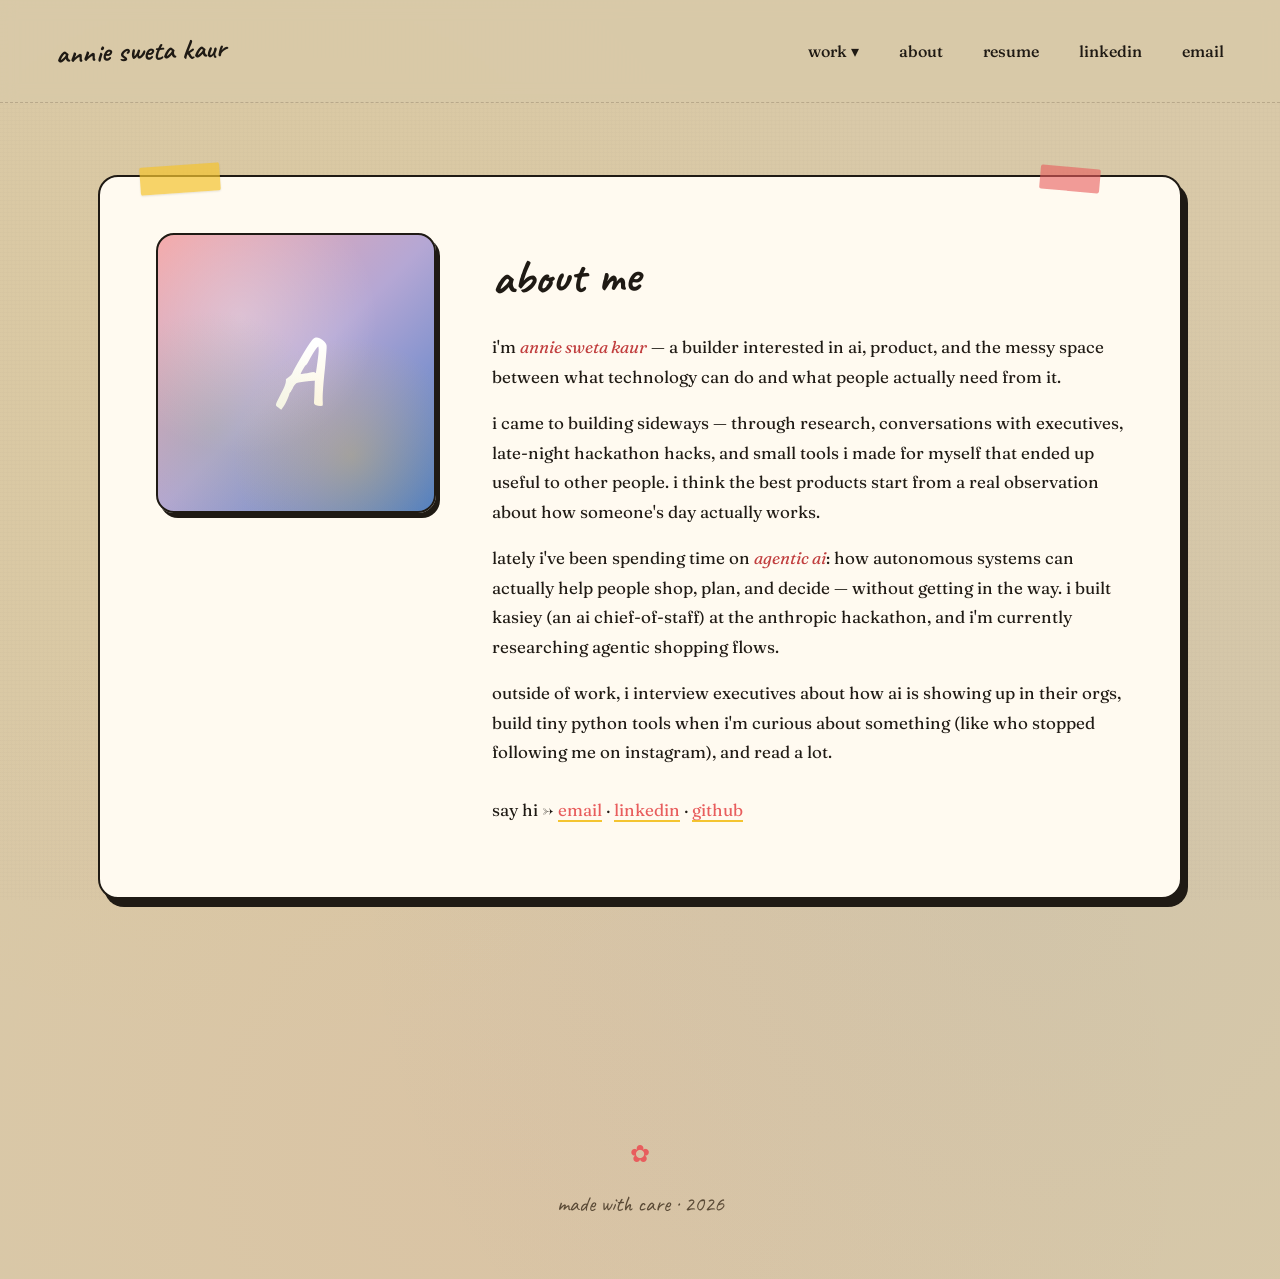
==== about.html @ 91b57035 "Initial portfolio site" ====
<!DOCTYPE html>
<html lang="en">
<head>
  <meta charset="UTF-8">
  <meta name="viewport" content="width=device-width, initial-scale=1.0">
  <title>About — Annie Sweta Kaur</title>
  <link rel="preconnect" href="https://fonts.googleapis.com">
  <link rel="preconnect" href="https://fonts.gstatic.com" crossorigin>
  <link href="https://fonts.googleapis.com/css2?family=Fraunces:ital,wght@0,400;0,500;0,600;0,700;1,400;1,500&family=Caveat:wght@400;500;700&family=Playfair+Display:wght@400;600;700&display=swap" rel="stylesheet">
  <link rel="stylesheet" href="css/styles.css?v=2">
</head>
<body>
  <nav>
    <a href="index.html" class="nav-logo">annie sweta kaur</a>
    <ul class="nav-links">
      <li class="dropdown">
        <a href="index.html#projects">work ▾</a>
        <ul class="dropdown-menu">
          <li><a href="projects/kasiey.html">kasiey — chief of staff</a></li>
          <li><a href="projects/executive-interviews.html">executive interviews</a></li>
          <li><a href="projects/instagram-unfollower.html">instagram unfollower</a></li>
          <li><a href="projects/shopping-agent.html">agentic shopping agent</a></li>
        </ul>
      </li>
      <li><a href="about.html">about</a></li>
      <li><a href="#" target="_blank">resume</a></li>
      <li><a href="#" target="_blank">linkedin</a></li>
      <li><a href="mailto:#">email</a></li>
    </ul>
  </nav>

  <main>
    <section class="about-section">
      <div class="about-photo">A</div>
      <div class="about-content">
        <h2>about me</h2>
        <p>i'm <em>annie sweta kaur</em> — a builder interested in ai, product, and the messy space between what technology can do and what people actually need from it.</p>
        <p>i came to building sideways — through research, conversations with executives, late-night hackathon hacks, and small tools i made for myself that ended up useful to other people. i think the best products start from a real observation about how someone's day actually works.</p>
        <p>lately i've been spending time on <em>agentic ai</em>: how autonomous systems can actually help people shop, plan, and decide — without getting in the way. i built kasiey (an ai chief-of-staff) at the anthropic hackathon, and i'm currently researching agentic shopping flows.</p>
        <p>outside of work, i interview executives about how ai is showing up in their orgs, build tiny python tools when i'm curious about something (like who stopped following me on instagram), and read a lot.</p>
        <p style="margin-top: 28px;">
          say hi → <a href="mailto:#">email</a> · <a href="#" target="_blank">linkedin</a> · <a href="#" target="_blank">github</a>
        </p>
      </div>
    </section>
  </main>

  <footer>made with care · 2026</footer>
</body>
</html>
---- css/styles.css ----
:root {
  --bg: #d9c9a8;
  --bg-warm: #e2d4b6;
  --ink: #1f1a14;
  --ink-soft: #5a4a36;
  --paper: #fffaf0;
  --cream: #faf3e3;
  --red: #e85d5d;
  --red-deep: #c13e3e;
  --blue: #4a7cc7;
  --blue-deep: #2e5ba3;
  --yellow: #f4c430;
  --yellow-deep: #d4a017;
  --green: #7fb069;
  --green-deep: #5c8a4a;
  --pink: #f4a6a6;
  --lavender: #b5a7d4;
  --orange: #eb9f47;
  --border: #e0d4b8;
  --shadow: rgba(31, 26, 20, 0.08);
}

* { box-sizing: border-box; margin: 0; padding: 0; }

html { scroll-behavior: smooth; }

body {
  font-family: 'Fraunces', 'Playfair Display', Georgia, serif;
  background: var(--bg);
  background-image:
    radial-gradient(circle at 20% 30%, rgba(244, 196, 48, 0.06) 0%, transparent 50%),
    radial-gradient(circle at 80% 70%, rgba(74, 124, 199, 0.05) 0%, transparent 50%),
    radial-gradient(circle at 40% 90%, rgba(232, 93, 93, 0.05) 0%, transparent 50%);
  color: var(--ink);
  line-height: 1.65;
  min-height: 100vh;
  overflow-x: hidden;
}

body::before {
  content: '';
  position: fixed;
  inset: 0;
  background-image:
    repeating-linear-gradient(0deg, transparent 0, transparent 3px, rgba(31, 26, 20, 0.012) 3px, rgba(31, 26, 20, 0.012) 4px),
    repeating-linear-gradient(90deg, transparent 0, transparent 3px, rgba(31, 26, 20, 0.012) 3px, rgba(31, 26, 20, 0.012) 4px);
  pointer-events: none;
  z-index: 1;
}

nav {
  display: flex;
  justify-content: space-between;
  align-items: center;
  padding: 28px 56px;
  background: transparent;
  position: sticky;
  top: 0;
  z-index: 100;
  backdrop-filter: blur(8px);
  background-color: rgba(217, 201, 168, 0.85);
  border-bottom: 1px dashed rgba(90, 74, 54, 0.25);
}

.nav-logo {
  font-family: 'Caveat', 'Bradley Hand', cursive;
  font-weight: 700;
  font-size: 28px;
  letter-spacing: 0.5px;
  text-decoration: none;
  color: var(--ink);
  transform: rotate(-2deg);
  display: inline-block;
}

.nav-logo:hover { color: var(--red); }

.nav-links {
  display: flex;
  gap: 40px;
  list-style: none;
  align-items: center;
}

.nav-links > li > a {
  text-decoration: none;
  color: var(--ink);
  font-family: 'Fraunces', Georgia, serif;
  font-size: 16px;
  font-weight: 500;
  position: relative;
  transition: color 0.2s;
}

.nav-links > li > a::after {
  content: '';
  position: absolute;
  bottom: -4px;
  left: 0;
  width: 0;
  height: 2px;
  background: var(--red);
  transition: width 0.3s ease;
  border-radius: 2px;
}

.nav-links > li > a:hover::after { width: 100%; }
.nav-links > li > a:hover { color: var(--red); }

.dropdown { position: relative; }

.dropdown-menu {
  display: none;
  position: absolute;
  top: 100%;
  left: -20px;
  background: var(--paper);
  border: 1.5px solid var(--ink);
  border-radius: 12px;
  padding: 12px 0;
  min-width: 260px;
  box-shadow: 4px 6px 0 var(--ink);
  list-style: none;
  margin-top: 12px;
}

.dropdown:hover .dropdown-menu,
.dropdown:focus-within .dropdown-menu { display: block; }

.dropdown-menu a {
  display: block;
  padding: 10px 22px;
  font-size: 14px;
  text-decoration: none;
  color: var(--ink);
}

.dropdown-menu a:hover { background: var(--cream); color: var(--red); }

main {
  max-width: 1180px;
  margin: 0 auto;
  padding: 72px 48px 120px;
  position: relative;
  z-index: 2;
}

/* ====== HERO with PUFFY BALLOON LETTERS ====== */
.hero {
  text-align: center;
  margin-bottom: 120px;
  position: relative;
}

.hero-decoration {
  position: absolute;
  pointer-events: none;
}

.hero-decoration.star-1 { top: -20px; left: 10%; }
.hero-decoration.star-2 { top: 40px; right: 12%; }
.hero-decoration.squiggle-1 { bottom: -40px; left: 15%; }
.hero-decoration.squiggle-2 { top: 20%; right: 8%; }

.welcome-balloons {
  display: flex;
  justify-content: center;
  gap: 12px;
  margin-bottom: 48px;
  flex-wrap: wrap;
  perspective: 500px;
}

.balloon {
  width: 96px;
  height: 116px;
  display: inline-flex;
  align-items: center;
  justify-content: center;
  font-family: 'Arial Black', 'Helvetica Neue', sans-serif;
  font-size: 52px;
  font-weight: 900;
  color: var(--paper);
  position: relative;
  border-radius: 50% 50% 48% 52% / 52% 52% 48% 48%;
  text-shadow: 2px 3px 0 rgba(0,0,0,0.15);
  animation: bob 4s ease-in-out infinite;
  filter: drop-shadow(3px 5px 0 rgba(31, 26, 20, 0.15));
  transform-style: preserve-3d;
}

.balloon::before {
  content: '';
  position: absolute;
  top: 12%;
  left: 18%;
  width: 28%;
  height: 22%;
  background: rgba(255, 255, 255, 0.55);
  border-radius: 50%;
  filter: blur(2px);
}

.balloon::after {
  content: '';
  position: absolute;
  bottom: -14px;
  left: 50%;
  transform: translateX(-50%);
  width: 0;
  height: 0;
  border-left: 8px solid transparent;
  border-right: 8px solid transparent;
  border-top: 14px solid currentColor;
  opacity: 0.85;
}

.balloon:nth-child(1) { background: var(--red); color: var(--paper); animation-delay: 0s; transform: rotate(-4deg); }
.balloon:nth-child(2) { background: var(--blue); animation-delay: 0.3s; transform: rotate(3deg); }
.balloon:nth-child(3) { background: var(--yellow); color: var(--ink); animation-delay: 0.6s; transform: rotate(-2deg); }
.balloon:nth-child(4) { background: var(--green); animation-delay: 0.9s; transform: rotate(4deg); }
.balloon:nth-child(5) { background: var(--pink); color: var(--red-deep); animation-delay: 1.2s; transform: rotate(-3deg); }
.balloon:nth-child(6) { background: var(--lavender); animation-delay: 1.5s; transform: rotate(2deg); }
.balloon:nth-child(7) { background: var(--orange); animation-delay: 1.8s; transform: rotate(-4deg); }

.balloon:nth-child(1)::after { color: var(--red); }
.balloon:nth-child(2)::after { color: var(--blue); }
.balloon:nth-child(3)::after { color: var(--yellow); }
.balloon:nth-child(4)::after { color: var(--green); }
.balloon:nth-child(5)::after { color: var(--pink); }
.balloon:nth-child(6)::after { color: var(--lavender); }
.balloon:nth-child(7)::after { color: var(--orange); }

@keyframes bob {
  0%, 100% { transform: translateY(0) rotate(var(--r, 0deg)); }
  50% { transform: translateY(-12px) rotate(var(--r, 0deg)); }
}

.balloon:nth-child(1) { --r: -4deg; }
.balloon:nth-child(2) { --r: 3deg; }
.balloon:nth-child(3) { --r: -2deg; }
.balloon:nth-child(4) { --r: 4deg; }
.balloon:nth-child(5) { --r: -3deg; }
.balloon:nth-child(6) { --r: 2deg; }
.balloon:nth-child(7) { --r: -4deg; }

.hero-tagline {
  font-family: 'Caveat', cursive;
  font-size: 32px;
  color: var(--ink);
  margin-bottom: 20px;
  transform: rotate(-1deg);
}

.hero-intro {
  max-width: 640px;
  margin: 0 auto;
  font-size: 19px;
  color: var(--ink-soft);
  line-height: 1.7;
}

.hero-intro em {
  color: var(--red);
  font-style: italic;
  font-weight: 500;
}

/* ====== PROJECTS - interactive object layout ====== */
.projects-heading {
  text-align: center;
  margin-bottom: 20px;
}

.projects-heading h2 {
  font-family: 'Caveat', cursive;
  font-size: 44px;
  font-weight: 700;
  color: var(--ink);
  transform: rotate(-1deg);
  display: inline-block;
}

.projects-heading .sub {
  font-size: 15px;
  color: var(--ink-soft);
  font-style: italic;
  margin-top: 8px;
}

.projects-grid {
  display: grid;
  grid-template-columns: repeat(auto-fit, minmax(240px, 1fr));
  gap: 48px 36px;
  margin: 60px 0 120px;
  position: relative;
}

.project-card {
  background: transparent;
  text-align: center;
  text-decoration: none;
  color: var(--ink);
  transition: transform 0.3s cubic-bezier(0.34, 1.56, 0.64, 1);
  display: flex;
  flex-direction: column;
  align-items: center;
  gap: 16px;
  padding: 24px 16px;
  position: relative;
}

.project-card:nth-child(odd) { transform: rotate(-1.5deg); }
.project-card:nth-child(even) { transform: rotate(1.5deg); }

.project-card:hover {
  transform: translateY(-10px) rotate(0deg) scale(1.04);
}

.project-card:hover .project-icon { transform: rotate(-5deg); }

.project-icon {
  width: 140px;
  height: 140px;
  display: flex;
  align-items: center;
  justify-content: center;
  transition: transform 0.4s ease;
  filter: drop-shadow(3px 4px 0 rgba(31, 26, 20, 0.12));
}

.project-icon svg { width: 100%; height: 100%; }

.project-label {
  display: inline-block;
  padding: 8px 18px;
  background: var(--paper);
  border: 1.5px solid var(--ink);
  border-radius: 999px;
  box-shadow: 2px 3px 0 var(--ink);
  font-size: 15px;
  font-weight: 600;
  font-family: 'Fraunces', Georgia, serif;
  transition: all 0.2s;
}

.project-card:hover .project-label {
  background: var(--yellow);
  transform: translateY(-2px);
  box-shadow: 3px 5px 0 var(--ink);
}

.project-subtitle {
  font-size: 13px;
  color: var(--ink-soft);
  font-style: italic;
  max-width: 220px;
  line-height: 1.5;
}

/* ====== ABOUT section - like a journal page ====== */
.about-section {
  background: var(--paper);
  border: 2px solid var(--ink);
  border-radius: 20px;
  padding: 56px 56px;
  margin-bottom: 60px;
  display: grid;
  grid-template-columns: 280px 1fr;
  gap: 56px;
  align-items: start;
  box-shadow: 6px 8px 0 var(--ink);
  position: relative;
}

.about-section::before {
  content: '';
  position: absolute;
  top: -12px;
  left: 40px;
  width: 80px;
  height: 28px;
  background: rgba(244, 196, 48, 0.7);
  transform: rotate(-4deg);
  border-radius: 2px;
  box-shadow: 0 1px 2px rgba(0,0,0,0.1);
}

.about-section::after {
  content: '';
  position: absolute;
  top: -10px;
  right: 80px;
  width: 60px;
  height: 24px;
  background: rgba(232, 93, 93, 0.6);
  transform: rotate(5deg);
  border-radius: 2px;
}

.about-photo {
  width: 100%;
  aspect-ratio: 1;
  border-radius: 18px;
  background:
    radial-gradient(circle at 30% 30%, rgba(255,255,255,0.3) 0%, transparent 50%),
    linear-gradient(135deg, var(--pink) 0%, var(--lavender) 50%, var(--blue) 100%);
  display: flex;
  align-items: center;
  justify-content: center;
  font-size: 96px;
  color: white;
  font-family: 'Caveat', cursive;
  font-weight: 700;
  border: 2px solid var(--ink);
  box-shadow: 4px 5px 0 var(--ink);
  position: relative;
  overflow: hidden;
}

.about-photo::before {
  content: '';
  position: absolute;
  inset: 0;
  background:
    radial-gradient(circle at 70% 80%, rgba(244,196,48,0.3) 0%, transparent 40%),
    radial-gradient(circle at 20% 70%, rgba(127,176,105,0.2) 0%, transparent 40%);
}

.about-content h2 {
  font-family: 'Caveat', cursive;
  font-size: 48px;
  margin-bottom: 20px;
  color: var(--ink);
  transform: rotate(-1deg);
}

.about-content p {
  margin-bottom: 16px;
  font-size: 17px;
  line-height: 1.75;
  color: var(--ink);
}

.about-content p em {
  font-style: italic;
  color: var(--red-deep);
}

.about-content a {
  color: var(--red);
  text-decoration: none;
  border-bottom: 2px solid var(--yellow);
  transition: all 0.2s;
}

.about-content a:hover {
  background: var(--yellow);
  border-bottom-color: var(--ink);
}

/* ====== PROJECT PAGES ====== */
.project-page {
  max-width: 860px;
  margin: 0 auto;
  padding: 72px 48px 100px;
  position: relative;
  z-index: 2;
}

.project-page .back-link {
  display: inline-block;
  margin-bottom: 32px;
  color: var(--ink-soft);
  text-decoration: none;
  font-size: 15px;
  font-family: 'Caveat', cursive;
  font-size: 20px;
}

.project-page .back-link:hover { color: var(--red); }

.project-page .hero-icon {
  width: 180px;
  height: 180px;
  margin: 0 auto 32px;
  filter: drop-shadow(4px 6px 0 rgba(31, 26, 20, 0.15));
}

.project-page h1 {
  font-family: 'Fraunces', Georgia, serif;
  font-size: 54px;
  font-weight: 700;
  margin-bottom: 12px;
  line-height: 1.1;
  text-align: center;
}

.project-page .tagline {
  font-family: 'Caveat', cursive;
  font-size: 26px;
  color: var(--red);
  margin-bottom: 48px;
  text-align: center;
  transform: rotate(-1deg);
}

.project-page h2 {
  font-family: 'Fraunces', Georgia, serif;
  font-size: 28px;
  font-weight: 600;
  margin: 48px 0 16px;
  color: var(--ink);
  position: relative;
  display: inline-block;
}

.project-page h2::after {
  content: '';
  position: absolute;
  bottom: 2px;
  left: 0;
  right: 0;
  height: 10px;
  background: var(--yellow);
  opacity: 0.45;
  z-index: -1;
  border-radius: 4px;
}

.project-page p {
  font-size: 17px;
  line-height: 1.75;
  margin-bottom: 14px;
}

.project-page ul {
  padding-left: 24px;
  margin-bottom: 16px;
}

.project-page li {
  font-size: 17px;
  line-height: 1.75;
  margin-bottom: 8px;
}

.project-page li::marker { color: var(--red); }

.meta-row {
  display: grid;
  grid-template-columns: repeat(auto-fit, minmax(140px, 1fr));
  gap: 24px;
  padding: 24px 28px;
  background: var(--paper);
  border: 2px solid var(--ink);
  border-radius: 14px;
  box-shadow: 4px 5px 0 var(--ink);
  margin-bottom: 40px;
}

.meta-row strong {
  display: block;
  font-size: 11px;
  color: var(--ink-soft);
  text-transform: uppercase;
  letter-spacing: 1.5px;
  margin-bottom: 6px;
  font-family: 'Fraunces', serif;
  font-weight: 600;
}

.meta-row div {
  font-size: 15px;
  font-family: 'Fraunces', serif;
}

.meta-row a {
  color: var(--red);
  text-decoration: none;
  border-bottom: 1.5px solid var(--yellow);
}

/* ====== FOOTER ====== */
footer {
  text-align: center;
  padding: 56px 24px;
  color: var(--ink-soft);
  font-size: 14px;
  font-family: 'Caveat', cursive;
  font-size: 22px;
  position: relative;
  z-index: 2;
}

footer::before {
  content: '✿';
  display: block;
  font-size: 24px;
  color: var(--red);
  margin-bottom: 12px;
}

/* ====== RESPONSIVE ====== */
@media (max-width: 768px) {
  nav { padding: 20px 24px; flex-wrap: wrap; gap: 16px; }
  .nav-links { gap: 20px; font-size: 14px; flex-wrap: wrap; }
  main { padding: 40px 24px 80px; }
  .balloon { width: 64px; height: 78px; font-size: 32px; }
  .about-section { grid-template-columns: 1fr; padding: 32px 24px; gap: 32px; }
  .about-photo { max-width: 200px; margin: 0 auto; }
  .about-content h2 { font-size: 36px; }
  .project-page { padding: 40px 24px 80px; }
  .project-page h1 { font-size: 38px; }
  .projects-grid { gap: 36px 20px; }
}
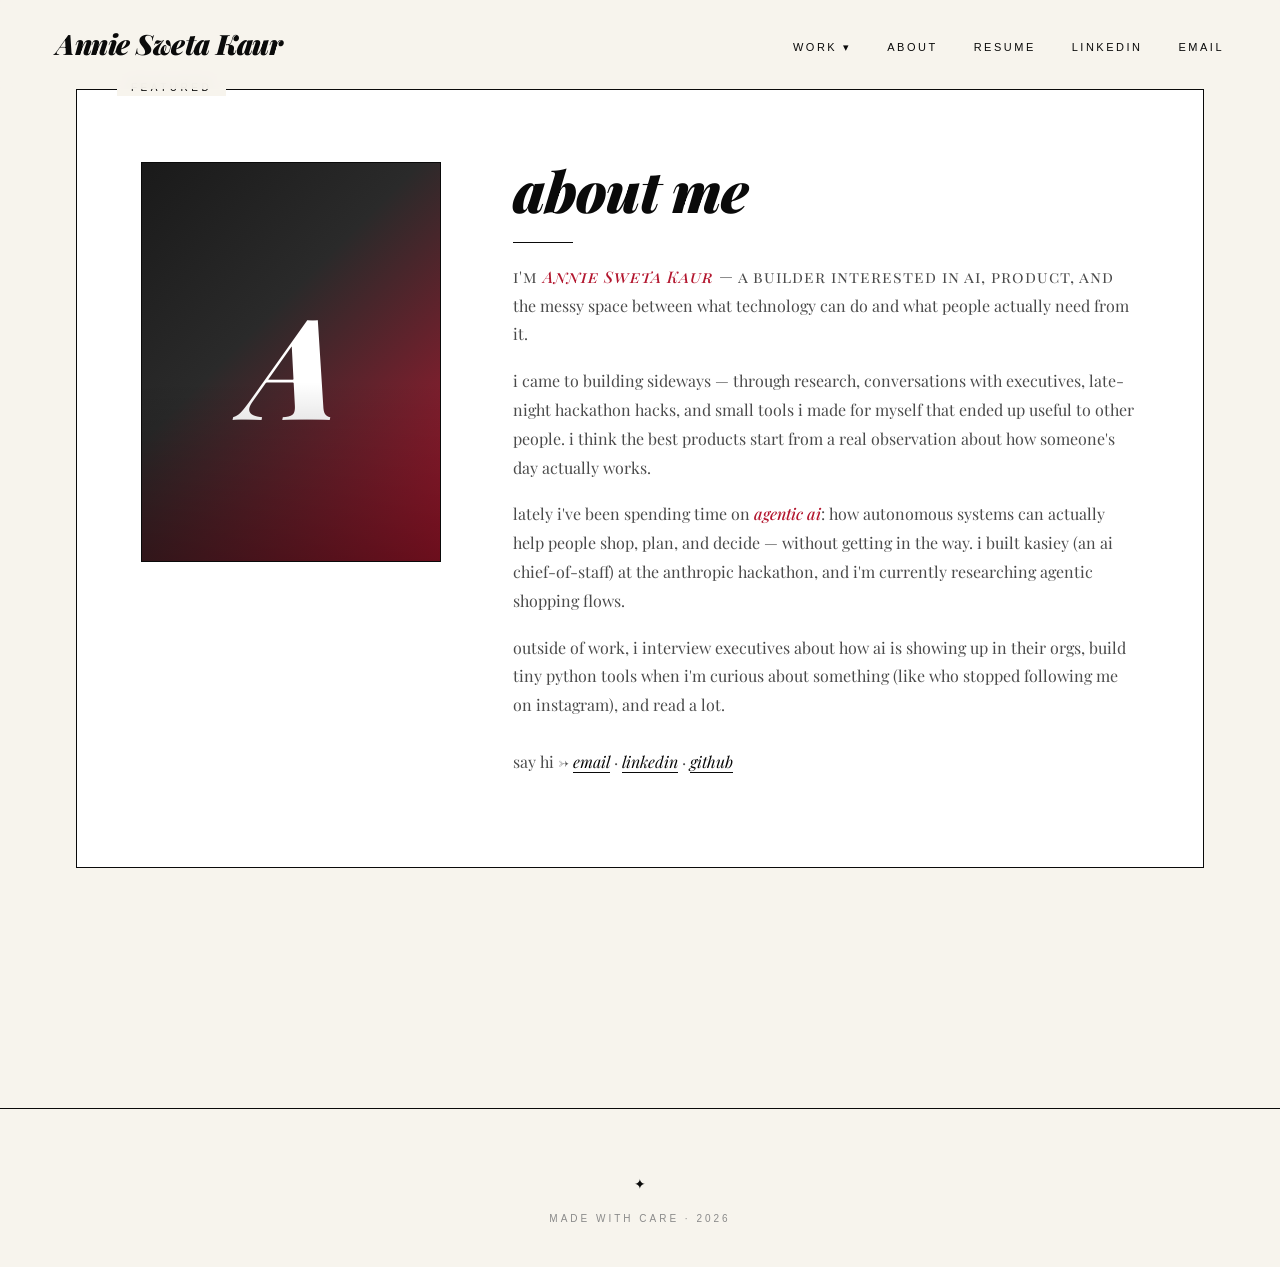
==== commit bdbd6cbd: "Build Kaisey case study and refresh project pages Adds the Kaisey hackathon case study (project page" ====
--- a/about.html
+++ b/about.html
@@ -7,18 +7,18 @@
   <link rel="preconnect" href="https://fonts.googleapis.com">
   <link rel="preconnect" href="https://fonts.gstatic.com" crossorigin>
   <link href="https://fonts.googleapis.com/css2?family=Fraunces:ital,wght@0,400;0,500;0,600;0,700;1,400;1,500&family=Caveat:wght@400;500;700&family=Playfair+Display:wght@400;600;700&display=swap" rel="stylesheet">
-  <link rel="stylesheet" href="css/styles.css?v=2">
+  <link rel="stylesheet" href="css/styles.css?v=3">
 </head>
 <body>
   <nav>
-    <a href="index.html" class="nav-logo">annie sweta kaur</a>
+    <a href="index.html" class="nav-logo">Annie Sweta Kaur</a>
     <ul class="nav-links">
       <li class="dropdown">
         <a href="index.html#projects">work ▾</a>
         <ul class="dropdown-menu">
           <li><a href="projects/kasiey.html">kasiey — chief of staff</a></li>
           <li><a href="projects/executive-interviews.html">executive interviews</a></li>
-          <li><a href="projects/instagram-unfollower.html">instagram unfollower</a></li>
+          <li><a href="projects/instagram-unfollower.html">instagram unfollowers AI</a></li>
           <li><a href="projects/shopping-agent.html">agentic shopping agent</a></li>
         </ul>
       </li>
@@ -34,7 +34,7 @@
       <div class="about-photo">A</div>
       <div class="about-content">
         <h2>about me</h2>
-        <p>i'm <em>annie sweta kaur</em> — a builder interested in ai, product, and the messy space between what technology can do and what people actually need from it.</p>
+        <p>i'm <em>Annie Sweta Kaur</em> — a builder interested in ai, product, and the messy space between what technology can do and what people actually need from it.</p>
         <p>i came to building sideways — through research, conversations with executives, late-night hackathon hacks, and small tools i made for myself that ended up useful to other people. i think the best products start from a real observation about how someone's day actually works.</p>
         <p>lately i've been spending time on <em>agentic ai</em>: how autonomous systems can actually help people shop, plan, and decide — without getting in the way. i built kasiey (an ai chief-of-staff) at the anthropic hackathon, and i'm currently researching agentic shopping flows.</p>
         <p>outside of work, i interview executives about how ai is showing up in their orgs, build tiny python tools when i'm curious about something (like who stopped following me on instagram), and read a lot.</p>
--- a/css/styles.css
+++ b/css/styles.css
@@ -1,23 +1,15 @@
 :root {
-  --bg: #d9c9a8;
-  --bg-warm: #e2d4b6;
-  --ink: #1f1a14;
-  --ink-soft: #5a4a36;
-  --paper: #fffaf0;
-  --cream: #faf3e3;
-  --red: #e85d5d;
-  --red-deep: #c13e3e;
-  --blue: #4a7cc7;
-  --blue-deep: #2e5ba3;
-  --yellow: #f4c430;
-  --yellow-deep: #d4a017;
-  --green: #7fb069;
-  --green-deep: #5c8a4a;
-  --pink: #f4a6a6;
-  --lavender: #b5a7d4;
-  --orange: #eb9f47;
-  --border: #e0d4b8;
-  --shadow: rgba(31, 26, 20, 0.08);
+  --bg: #f7f4ed;
+  --bg-deep: #ede8dc;
+  --paper: #ffffff;
+  --ink: #0a0a0a;
+  --ink-soft: #4a4a4a;
+  --ink-mute: #8a8a8a;
+  --rule: #1a1a1a;
+  --accent: #b3172f;
+  --accent-ink: #7a0f20;
+  --gold: #a8874e;
+  --border: #1a1a1a;
 }
 
 * { box-sizing: border-box; margin: 0; padding: 0; }
@@ -25,59 +17,48 @@
 html { scroll-behavior: smooth; }
 
 body {
-  font-family: 'Fraunces', 'Playfair Display', Georgia, serif;
+  font-family: 'Playfair Display', 'Bodoni Moda', 'Didot', 'Times New Roman', serif;
   background: var(--bg);
-  background-image:
-    radial-gradient(circle at 20% 30%, rgba(244, 196, 48, 0.06) 0%, transparent 50%),
-    radial-gradient(circle at 80% 70%, rgba(74, 124, 199, 0.05) 0%, transparent 50%),
-    radial-gradient(circle at 40% 90%, rgba(232, 93, 93, 0.05) 0%, transparent 50%);
-  color: var(--ink);
-  line-height: 1.65;
+  color: var(--ink);
+  line-height: 1.6;
   min-height: 100vh;
   overflow-x: hidden;
-}
-
-body::before {
-  content: '';
-  position: fixed;
-  inset: 0;
-  background-image:
-    repeating-linear-gradient(0deg, transparent 0, transparent 3px, rgba(31, 26, 20, 0.012) 3px, rgba(31, 26, 20, 0.012) 4px),
-    repeating-linear-gradient(90deg, transparent 0, transparent 3px, rgba(31, 26, 20, 0.012) 3px, rgba(31, 26, 20, 0.012) 4px);
-  pointer-events: none;
-  z-index: 1;
-}
-
+  -webkit-font-smoothing: antialiased;
+  -moz-osx-font-smoothing: grayscale;
+}
+
+body::before { display: none; }
+
+/* ====== NAV ====== */
 nav {
   display: flex;
   justify-content: space-between;
   align-items: center;
-  padding: 28px 56px;
-  background: transparent;
+  padding: 22px 56px;
+  background: var(--bg);
   position: sticky;
   top: 0;
   z-index: 100;
-  backdrop-filter: blur(8px);
-  background-color: rgba(217, 201, 168, 0.85);
-  border-bottom: 1px dashed rgba(90, 74, 54, 0.25);
+  backdrop-filter: blur(6px);
+  background-color: rgba(247, 244, 237, 0.92);
 }
 
 .nav-logo {
-  font-family: 'Caveat', 'Bradley Hand', cursive;
-  font-weight: 700;
+  font-family: 'Playfair Display', 'Didot', serif;
+  font-weight: 900;
+  font-style: italic;
   font-size: 28px;
-  letter-spacing: 0.5px;
-  text-decoration: none;
-  color: var(--ink);
-  transform: rotate(-2deg);
-  display: inline-block;
-}
-
-.nav-logo:hover { color: var(--red); }
+  letter-spacing: -0.5px;
+  text-decoration: none;
+  color: var(--ink);
+  transform: none;
+}
+
+.nav-logo:hover { color: var(--accent); }
 
 .nav-links {
   display: flex;
-  gap: 40px;
+  gap: 36px;
   list-style: none;
   align-items: center;
 }
@@ -85,9 +66,11 @@
 .nav-links > li > a {
   text-decoration: none;
   color: var(--ink);
-  font-family: 'Fraunces', Georgia, serif;
-  font-size: 16px;
-  font-weight: 500;
+  font-family: 'Inter', 'Helvetica Neue', Arial, sans-serif;
+  font-size: 11px;
+  font-weight: 500;
+  letter-spacing: 2.5px;
+  text-transform: uppercase;
   position: relative;
   transition: color 0.2s;
 }
@@ -95,17 +78,17 @@
 .nav-links > li > a::after {
   content: '';
   position: absolute;
-  bottom: -4px;
+  bottom: -6px;
   left: 0;
   width: 0;
-  height: 2px;
-  background: var(--red);
+  height: 1px;
+  background: var(--ink);
   transition: width 0.3s ease;
-  border-radius: 2px;
+  border-radius: 0;
 }
 
 .nav-links > li > a:hover::after { width: 100%; }
-.nav-links > li > a:hover { color: var(--red); }
+.nav-links > li > a:hover { color: var(--ink); }
 
 .dropdown { position: relative; }
 
@@ -113,186 +96,190 @@
   display: none;
   position: absolute;
   top: 100%;
-  left: -20px;
+  left: -16px;
   background: var(--paper);
-  border: 1.5px solid var(--ink);
-  border-radius: 12px;
-  padding: 12px 0;
-  min-width: 260px;
-  box-shadow: 4px 6px 0 var(--ink);
+  border: 1px solid var(--ink);
+  border-radius: 0;
+  padding: 16px 0;
+  min-width: 280px;
+  box-shadow: none;
   list-style: none;
-  margin-top: 12px;
-}
+  margin-top: 0;
+}
+
+.dropdown::after {
+  content: '';
+  position: absolute;
+  top: 100%;
+  left: 0;
+  width: 100%;
+  height: 16px;
+  display: none;
+}
+
+.dropdown:hover::after,
+.dropdown:focus-within::after { display: block; }
 
 .dropdown:hover .dropdown-menu,
 .dropdown:focus-within .dropdown-menu { display: block; }
 
 .dropdown-menu a {
   display: block;
-  padding: 10px 22px;
-  font-size: 14px;
-  text-decoration: none;
-  color: var(--ink);
-}
-
-.dropdown-menu a:hover { background: var(--cream); color: var(--red); }
+  padding: 10px 24px;
+  font-family: 'Inter', sans-serif;
+  font-size: 11px;
+  font-weight: 500;
+  letter-spacing: 1.8px;
+  text-transform: uppercase;
+  text-decoration: none;
+  color: var(--ink);
+}
+
+.dropdown-menu a:hover { background: var(--bg-deep); color: var(--accent); }
 
 main {
-  max-width: 1180px;
+  max-width: 1240px;
   margin: 0 auto;
-  padding: 72px 48px 120px;
+  padding: 0 56px 140px;
   position: relative;
   z-index: 2;
 }
 
-/* ====== HERO with PUFFY BALLOON LETTERS ====== */
+/* ====== HERO - Magazine cover ====== */
 .hero {
   text-align: center;
-  margin-bottom: 120px;
-  position: relative;
-}
-
-.hero-decoration {
-  position: absolute;
-  pointer-events: none;
-}
-
-.hero-decoration.star-1 { top: -20px; left: 10%; }
-.hero-decoration.star-2 { top: 40px; right: 12%; }
-.hero-decoration.squiggle-1 { bottom: -40px; left: 15%; }
-.hero-decoration.squiggle-2 { top: 20%; right: 8%; }
+  margin-bottom: 0;
+  position: relative;
+  padding: 0;
+}
+
+.hero::before,
+.hero::after { content: none; display: none; }
 
 .welcome-balloons {
   display: flex;
   justify-content: center;
-  gap: 12px;
-  margin-bottom: 48px;
+  align-items: baseline;
+  gap: 0.15em 2em;
+  margin: 0 auto 16px;
   flex-wrap: wrap;
-  perspective: 500px;
+  perspective: none;
+  max-width: 1200px;
+  line-height: 0.95;
+}
+
+.welcome-balloons .word {
+  display: inline-flex;
+  align-items: baseline;
+  white-space: nowrap;
 }
 
 .balloon {
-  width: 96px;
-  height: 116px;
+  width: auto;
+  height: auto;
   display: inline-flex;
   align-items: center;
   justify-content: center;
-  font-family: 'Arial Black', 'Helvetica Neue', sans-serif;
-  font-size: 52px;
+  font-family: 'Playfair Display', 'Didot', 'Bodoni Moda', serif;
+  font-size: clamp(40px, 7.2vw, 96px);
   font-weight: 900;
-  color: var(--paper);
-  position: relative;
-  border-radius: 50% 50% 48% 52% / 52% 52% 48% 48%;
-  text-shadow: 2px 3px 0 rgba(0,0,0,0.15);
-  animation: bob 4s ease-in-out infinite;
-  filter: drop-shadow(3px 5px 0 rgba(31, 26, 20, 0.15));
-  transform-style: preserve-3d;
-}
-
-.balloon::before {
-  content: '';
-  position: absolute;
-  top: 12%;
-  left: 18%;
-  width: 28%;
-  height: 22%;
-  background: rgba(255, 255, 255, 0.55);
-  border-radius: 50%;
-  filter: blur(2px);
-}
-
-.balloon::after {
-  content: '';
-  position: absolute;
-  bottom: -14px;
-  left: 50%;
-  transform: translateX(-50%);
-  width: 0;
-  height: 0;
-  border-left: 8px solid transparent;
-  border-right: 8px solid transparent;
-  border-top: 14px solid currentColor;
-  opacity: 0.85;
-}
-
-.balloon:nth-child(1) { background: var(--red); color: var(--paper); animation-delay: 0s; transform: rotate(-4deg); }
-.balloon:nth-child(2) { background: var(--blue); animation-delay: 0.3s; transform: rotate(3deg); }
-.balloon:nth-child(3) { background: var(--yellow); color: var(--ink); animation-delay: 0.6s; transform: rotate(-2deg); }
-.balloon:nth-child(4) { background: var(--green); animation-delay: 0.9s; transform: rotate(4deg); }
-.balloon:nth-child(5) { background: var(--pink); color: var(--red-deep); animation-delay: 1.2s; transform: rotate(-3deg); }
-.balloon:nth-child(6) { background: var(--lavender); animation-delay: 1.5s; transform: rotate(2deg); }
-.balloon:nth-child(7) { background: var(--orange); animation-delay: 1.8s; transform: rotate(-4deg); }
-
-.balloon:nth-child(1)::after { color: var(--red); }
-.balloon:nth-child(2)::after { color: var(--blue); }
-.balloon:nth-child(3)::after { color: var(--yellow); }
-.balloon:nth-child(4)::after { color: var(--green); }
-.balloon:nth-child(5)::after { color: var(--pink); }
-.balloon:nth-child(6)::after { color: var(--lavender); }
-.balloon:nth-child(7)::after { color: var(--orange); }
-
-@keyframes bob {
-  0%, 100% { transform: translateY(0) rotate(var(--r, 0deg)); }
-  50% { transform: translateY(-12px) rotate(var(--r, 0deg)); }
-}
-
-.balloon:nth-child(1) { --r: -4deg; }
-.balloon:nth-child(2) { --r: 3deg; }
-.balloon:nth-child(3) { --r: -2deg; }
-.balloon:nth-child(4) { --r: 4deg; }
-.balloon:nth-child(5) { --r: -3deg; }
-.balloon:nth-child(6) { --r: 2deg; }
-.balloon:nth-child(7) { --r: -4deg; }
+  color: var(--ink);
+  position: relative;
+  background: transparent !important;
+  border-radius: 0;
+  text-shadow: none;
+  animation: none;
+  filter: none;
+  transform: none !important;
+  line-height: 1;
+  padding: 0 1px;
+}
+
+.balloon::before,
+.balloon::after { display: none; content: none; }
+
+.balloon.accent {
+  font-style: italic;
+  color: var(--accent);
+}
+
+@keyframes bob { 0%, 100% { transform: none; } }
 
 .hero-tagline {
-  font-family: 'Caveat', cursive;
-  font-size: 32px;
-  color: var(--ink);
-  margin-bottom: 20px;
-  transform: rotate(-1deg);
+  font-family: 'Inter', sans-serif;
+  font-size: 11px;
+  letter-spacing: 4px;
+  text-transform: uppercase;
+  color: var(--ink);
+  margin-bottom: 32px;
+  transform: none;
+  font-weight: 500;
 }
 
 .hero-intro {
-  max-width: 640px;
+  max-width: 620px;
   margin: 0 auto;
-  font-size: 19px;
+  font-size: 18px;
   color: var(--ink-soft);
   line-height: 1.7;
+  font-family: 'Playfair Display', serif;
+  font-style: italic;
+  font-weight: 400;
 }
 
 .hero-intro em {
-  color: var(--red);
-  font-style: italic;
-  font-weight: 500;
-}
-
-/* ====== PROJECTS - interactive object layout ====== */
+  color: var(--accent);
+  font-style: italic;
+  font-weight: 500;
+  border-bottom: none;
+}
+
+/* ====== PROJECTS - Editorial spread ====== */
 .projects-heading {
   text-align: center;
-  margin-bottom: 20px;
+  margin-top: 0;
+  margin-bottom: 40px;
+  position: relative;
+}
+
+.projects-heading::before,
+.projects-heading::after {
+  content: '';
+  display: inline-block;
+  width: 40px;
+  height: 1px;
+  background: var(--ink);
+  vertical-align: middle;
+  margin: 0 16px;
 }
 
 .projects-heading h2 {
-  font-family: 'Caveat', cursive;
-  font-size: 44px;
-  font-weight: 700;
-  color: var(--ink);
-  transform: rotate(-1deg);
+  font-family: 'Playfair Display', 'Didot', serif;
+  font-size: 14px;
+  font-weight: 500;
+  color: var(--ink);
+  transform: none;
   display: inline-block;
+  letter-spacing: 6px;
+  text-transform: uppercase;
+  font-style: normal;
 }
 
 .projects-heading .sub {
+  font-family: 'Playfair Display', serif;
+  font-style: italic;
   font-size: 15px;
-  color: var(--ink-soft);
-  font-style: italic;
-  margin-top: 8px;
+  color: var(--ink-mute);
+  margin-top: 12px;
+  letter-spacing: 0.5px;
+  text-transform: none;
 }
 
 .projects-grid {
   display: grid;
-  grid-template-columns: repeat(auto-fit, minmax(240px, 1fr));
-  gap: 48px 36px;
-  margin: 60px 0 120px;
+  grid-template-columns: repeat(4, 1fr);
+  gap: 40px 32px;
+  margin: 0 0 140px;
   position: relative;
 }
 
@@ -301,121 +288,141 @@
   text-align: center;
   text-decoration: none;
   color: var(--ink);
-  transition: transform 0.3s cubic-bezier(0.34, 1.56, 0.64, 1);
+  transition: transform 0.4s ease, opacity 0.3s;
   display: flex;
   flex-direction: column;
   align-items: center;
-  gap: 16px;
-  padding: 24px 16px;
-  position: relative;
-}
-
-.project-card:nth-child(odd) { transform: rotate(-1.5deg); }
-.project-card:nth-child(even) { transform: rotate(1.5deg); }
+  gap: 6px;
+  padding: 0;
+  position: relative;
+}
+
+.project-card:nth-child(odd),
+.project-card:nth-child(even) { transform: none; }
 
 .project-card:hover {
-  transform: translateY(-10px) rotate(0deg) scale(1.04);
-}
-
-.project-card:hover .project-icon { transform: rotate(-5deg); }
+  transform: translateY(-6px);
+}
+
+.project-card:hover .project-icon { transform: none; }
 
 .project-icon {
-  width: 140px;
-  height: 140px;
+  width: 100%;
+  max-width: 280px;
+  height: 260px;
+  display: flex;
+  align-items: flex-end;
+  justify-content: center;
+  transition: opacity 0.3s ease;
+  filter: none;
+  padding: 0;
+  background: transparent;
+  border: none;
+  border-radius: 0;
+}
+
+.project-card:hover .project-icon {
+  opacity: 0.85;
+}
+
+.project-icon svg { width: 100%; height: 100%; }
+.project-icon { overflow: hidden; }
+.project-icon img { width: 100%; height: 100%; object-fit: contain; display: block; }
+.project-icon img[src*="Kaisey"] { transform: scale(1.1); }
+.project-icon--exec { max-width: 320px; height: 260px; }
+.project-icon img[src*="Shopping"] { transform: scale(1); }
+
+.project-label {
+  display: inline-block;
+  padding: 0;
+  background: transparent;
+  border: none;
+  border-radius: 0;
+  box-shadow: none;
+  font-family: 'Playfair Display', 'Didot', serif;
+  font-size: 20px;
+  font-weight: 600;
+  color: var(--ink);
+  text-transform: uppercase;
+  letter-spacing: 3px;
+  transition: color 0.2s;
+  margin-top: 0;
+}
+
+.project-card:hover .project-label {
+  background: transparent;
+  transform: none;
+  box-shadow: none;
+  color: var(--accent);
+}
+
+.project-subtitle {
+  font-size: 12px;
+  color: var(--ink-mute);
+  font-style: italic;
+  font-family: 'Playfair Display', serif;
+  max-width: 220px;
+  line-height: 1.5;
+  letter-spacing: 0.5px;
+  text-transform: lowercase;
+}
+
+/* ====== ABOUT - Editorial column ====== */
+.about-section {
+  background: var(--paper);
+  border: 1px solid var(--ink);
+  border-radius: 0;
+  padding: 72px 64px;
+  margin-bottom: 60px;
+  display: grid;
+  grid-template-columns: 300px 1fr;
+  gap: 72px;
+  align-items: start;
+  box-shadow: none;
+  position: relative;
+}
+
+.about-section::before {
+  content: 'Featured';
+  position: absolute;
+  top: -10px;
+  left: 40px;
+  padding: 0 14px;
+  background: var(--bg);
+  font-family: 'Inter', sans-serif;
+  font-size: 10px;
+  font-weight: 500;
+  letter-spacing: 3.5px;
+  text-transform: uppercase;
+  color: var(--ink);
+  transform: none;
+  border-radius: 0;
+  width: auto;
+  height: auto;
+  box-shadow: none;
+}
+
+.about-section::after { display: none; content: none; }
+
+.about-photo {
+  width: 100%;
+  aspect-ratio: 3 / 4;
+  border-radius: 0;
+  background:
+    linear-gradient(135deg, #1a1a1a 0%, #2a2a2a 40%, var(--accent) 100%);
   display: flex;
   align-items: center;
   justify-content: center;
-  transition: transform 0.4s ease;
-  filter: drop-shadow(3px 4px 0 rgba(31, 26, 20, 0.12));
-}
-
-.project-icon svg { width: 100%; height: 100%; }
-
-.project-label {
-  display: inline-block;
-  padding: 8px 18px;
-  background: var(--paper);
-  border: 1.5px solid var(--ink);
-  border-radius: 999px;
-  box-shadow: 2px 3px 0 var(--ink);
-  font-size: 15px;
-  font-weight: 600;
-  font-family: 'Fraunces', Georgia, serif;
-  transition: all 0.2s;
-}
-
-.project-card:hover .project-label {
-  background: var(--yellow);
-  transform: translateY(-2px);
-  box-shadow: 3px 5px 0 var(--ink);
-}
-
-.project-subtitle {
-  font-size: 13px;
-  color: var(--ink-soft);
-  font-style: italic;
-  max-width: 220px;
-  line-height: 1.5;
-}
-
-/* ====== ABOUT section - like a journal page ====== */
-.about-section {
-  background: var(--paper);
-  border: 2px solid var(--ink);
-  border-radius: 20px;
-  padding: 56px 56px;
-  margin-bottom: 60px;
-  display: grid;
-  grid-template-columns: 280px 1fr;
-  gap: 56px;
-  align-items: start;
-  box-shadow: 6px 8px 0 var(--ink);
-  position: relative;
-}
-
-.about-section::before {
-  content: '';
-  position: absolute;
-  top: -12px;
-  left: 40px;
-  width: 80px;
-  height: 28px;
-  background: rgba(244, 196, 48, 0.7);
-  transform: rotate(-4deg);
-  border-radius: 2px;
-  box-shadow: 0 1px 2px rgba(0,0,0,0.1);
-}
-
-.about-section::after {
-  content: '';
-  position: absolute;
-  top: -10px;
-  right: 80px;
-  width: 60px;
-  height: 24px;
-  background: rgba(232, 93, 93, 0.6);
-  transform: rotate(5deg);
-  border-radius: 2px;
-}
-
-.about-photo {
-  width: 100%;
-  aspect-ratio: 1;
-  border-radius: 18px;
-  background:
-    radial-gradient(circle at 30% 30%, rgba(255,255,255,0.3) 0%, transparent 50%),
-    linear-gradient(135deg, var(--pink) 0%, var(--lavender) 50%, var(--blue) 100%);
-  display: flex;
-  align-items: center;
-  justify-content: center;
-  font-size: 96px;
-  color: white;
-  font-family: 'Caveat', cursive;
-  font-weight: 700;
-  border: 2px solid var(--ink);
-  box-shadow: 4px 5px 0 var(--ink);
+  font-size: 140px;
+  color: var(--paper);
+  font-family: 'Playfair Display', 'Didot', serif;
+  font-weight: 900;
+  font-style: italic;
+  border: 1px solid var(--ink);
+  box-shadow: none;
   position: relative;
   overflow: hidden;
+  letter-spacing: -4px;
 }
 
 .about-photo::before {
@@ -423,194 +430,432 @@
   position: absolute;
   inset: 0;
   background:
-    radial-gradient(circle at 70% 80%, rgba(244,196,48,0.3) 0%, transparent 40%),
-    radial-gradient(circle at 20% 70%, rgba(127,176,105,0.2) 0%, transparent 40%);
+    linear-gradient(180deg, transparent 55%, rgba(0,0,0,0.4) 100%);
 }
 
 .about-content h2 {
-  font-family: 'Caveat', cursive;
-  font-size: 48px;
-  margin-bottom: 20px;
-  color: var(--ink);
-  transform: rotate(-1deg);
+  font-family: 'Playfair Display', 'Didot', serif;
+  font-size: 56px;
+  margin-bottom: 8px;
+  color: var(--ink);
+  transform: none;
+  font-weight: 900;
+  font-style: italic;
+  letter-spacing: -1px;
+  line-height: 1;
+}
+
+.about-content h2 + p::first-line {
+  font-variant: small-caps;
+  letter-spacing: 1px;
 }
 
 .about-content p {
-  margin-bottom: 16px;
-  font-size: 17px;
-  line-height: 1.75;
-  color: var(--ink);
+  margin-bottom: 18px;
+  font-size: 16px;
+  line-height: 1.8;
+  color: var(--ink-soft);
+  font-family: 'Playfair Display', serif;
+  font-weight: 400;
 }
 
 .about-content p em {
   font-style: italic;
-  color: var(--red-deep);
+  color: var(--accent);
+  font-weight: 500;
 }
 
 .about-content a {
-  color: var(--red);
-  text-decoration: none;
-  border-bottom: 2px solid var(--yellow);
+  color: var(--ink);
+  text-decoration: none;
+  border-bottom: 1px solid var(--ink);
   transition: all 0.2s;
+  font-style: italic;
 }
 
 .about-content a:hover {
-  background: var(--yellow);
-  border-bottom-color: var(--ink);
+  color: var(--accent);
+  border-bottom-color: var(--accent);
+  background: transparent;
+}
+
+/* small editorial byline under h2 */
+.about-content h2::after {
+  content: '';
+  display: block;
+  width: 60px;
+  height: 1px;
+  background: var(--ink);
+  margin: 24px 0 20px;
 }
 
 /* ====== PROJECT PAGES ====== */
 .project-page {
   max-width: 860px;
   margin: 0 auto;
-  padding: 72px 48px 100px;
+  padding: 90px 48px 140px;
   position: relative;
   z-index: 2;
 }
 
 .project-page .back-link {
   display: inline-block;
-  margin-bottom: 32px;
+  margin-bottom: 48px;
+  color: var(--ink);
+  text-decoration: none;
+  font-family: 'Inter', sans-serif;
+  font-size: 10px;
+  font-weight: 500;
+  letter-spacing: 3px;
+  text-transform: uppercase;
+  border-bottom: 1px solid var(--ink);
+  padding-bottom: 3px;
+}
+
+.project-page .back-link:hover { color: var(--accent); border-bottom-color: var(--accent); }
+
+.project-page .hero-icon {
+  width: 360px;
+  height: 360px;
+  margin: 0 auto 48px;
+  filter: none;
+  padding: 0;
+  background: transparent;
+  border: none;
+}
+
+.project-page h1 {
+  font-family: 'Playfair Display', 'Didot', serif;
+  font-size: clamp(32px, 4.5vw, 56px);
+  font-weight: 900;
+  margin-bottom: 16px;
+  line-height: 1.05;
+  text-align: center;
+  letter-spacing: -1px;
+  text-transform: uppercase;
+  font-style: italic;
+}
+
+.project-page .tagline {
+  font-family: 'Playfair Display', serif;
+  font-size: 18px;
+  font-style: italic;
   color: var(--ink-soft);
-  text-decoration: none;
-  font-size: 15px;
-  font-family: 'Caveat', cursive;
-  font-size: 20px;
-}
-
-.project-page .back-link:hover { color: var(--red); }
-
-.project-page .hero-icon {
-  width: 180px;
-  height: 180px;
-  margin: 0 auto 32px;
-  filter: drop-shadow(4px 6px 0 rgba(31, 26, 20, 0.15));
-}
-
-.project-page h1 {
-  font-family: 'Fraunces', Georgia, serif;
-  font-size: 54px;
-  font-weight: 700;
-  margin-bottom: 12px;
-  line-height: 1.1;
+  margin-bottom: 64px;
   text-align: center;
-}
-
-.project-page .tagline {
-  font-family: 'Caveat', cursive;
-  font-size: 26px;
-  color: var(--red);
-  margin-bottom: 48px;
-  text-align: center;
-  transform: rotate(-1deg);
+  transform: none;
+  letter-spacing: 0.5px;
+  max-width: 640px;
+  margin-left: auto;
+  margin-right: auto;
+  padding-bottom: 32px;
+  border-bottom: 1px solid var(--ink);
 }
 
 .project-page h2 {
-  font-family: 'Fraunces', Georgia, serif;
-  font-size: 28px;
+  font-family: 'Inter', sans-serif;
+  font-size: 11px;
   font-weight: 600;
-  margin: 48px 0 16px;
-  color: var(--ink);
-  position: relative;
-  display: inline-block;
+  margin: 56px 0 20px;
+  color: var(--ink);
+  position: relative;
+  display: block;
+  letter-spacing: 4px;
+  text-transform: uppercase;
 }
 
 .project-page h2::after {
   content: '';
+  display: block;
+  width: 40px;
+  height: 1px;
+  background: var(--ink);
+  position: static;
+  margin-top: 10px;
+  opacity: 1;
+  border-radius: 0;
+  bottom: auto;
+  left: auto;
+  right: auto;
+  z-index: auto;
+}
+
+.project-page p {
+  font-family: 'Playfair Display', serif;
+  font-size: 17px;
+  line-height: 1.85;
+  margin-bottom: 16px;
+  color: var(--ink-soft);
+}
+
+.project-page ul {
+  padding-left: 20px;
+  margin-bottom: 20px;
+  list-style: none;
+}
+
+.project-page li {
+  font-family: 'Playfair Display', serif;
+  font-size: 17px;
+  line-height: 1.85;
+  margin-bottom: 10px;
+  color: var(--ink-soft);
+  padding-left: 20px;
+  position: relative;
+}
+
+.project-page li::before {
+  content: '—';
   position: absolute;
-  bottom: 2px;
-  left: 0;
-  right: 0;
-  height: 10px;
-  background: var(--yellow);
-  opacity: 0.45;
-  z-index: -1;
-  border-radius: 4px;
-}
-
-.project-page p {
-  font-size: 17px;
-  line-height: 1.75;
-  margin-bottom: 14px;
-}
-
-.project-page ul {
-  padding-left: 24px;
-  margin-bottom: 16px;
-}
-
-.project-page li {
-  font-size: 17px;
-  line-height: 1.75;
-  margin-bottom: 8px;
-}
-
-.project-page li::marker { color: var(--red); }
+  left: -8px;
+  color: var(--accent);
+  font-weight: 600;
+}
+
+.project-page li::marker { content: none; }
 
 .meta-row {
   display: grid;
   grid-template-columns: repeat(auto-fit, minmax(140px, 1fr));
-  gap: 24px;
-  padding: 24px 28px;
-  background: var(--paper);
-  border: 2px solid var(--ink);
-  border-radius: 14px;
-  box-shadow: 4px 5px 0 var(--ink);
-  margin-bottom: 40px;
-}
+  gap: 0;
+  padding: 24px 0;
+  background: transparent;
+  border: none;
+  border-top: 1px solid var(--ink);
+  border-bottom: 1px solid var(--ink);
+  border-radius: 0;
+  box-shadow: none;
+  margin-bottom: 48px;
+}
+
+.meta-row > div {
+  padding: 4px 24px;
+  border-right: 1px solid var(--ink);
+  font-family: 'Playfair Display', serif;
+  font-style: italic;
+  font-size: 14px;
+  color: var(--ink);
+}
+
+.meta-row > div:last-child { border-right: none; }
 
 .meta-row strong {
   display: block;
+  font-size: 9px;
+  color: var(--ink-mute);
+  text-transform: uppercase;
+  letter-spacing: 2.5px;
+  margin-bottom: 8px;
+  font-family: 'Inter', sans-serif;
+  font-style: normal;
+  font-weight: 600;
+}
+
+.meta-row a {
+  color: var(--ink);
+  text-decoration: none;
+  border-bottom: 1px solid var(--ink);
+  font-style: italic;
+}
+
+.meta-row a:hover { color: var(--accent); border-bottom-color: var(--accent); }
+
+/* ====== PROJECT PAGE — case study extras ====== */
+.project-page h1 .accent {
+  color: var(--accent);
+}
+
+.project-page h3 {
+  font-family: 'Inter', sans-serif;
+  font-size: 10px;
+  font-weight: 600;
+  letter-spacing: 3px;
+  text-transform: uppercase;
+  color: var(--ink);
+  margin: 36px 0 14px;
+}
+
+.project-page .figure {
+  margin: 32px auto 12px;
+  max-width: 560px;
+}
+
+.project-page .figure img,
+.project-page .figure video,
+.project-page video {
+  width: 100%;
+  height: auto;
+  display: block;
+  border: 1px solid var(--ink);
+  border-radius: 0;
+  background: var(--paper);
+}
+
+.project-page figcaption,
+.project-page .caption {
+  font-family: 'Inter', sans-serif;
+  font-size: 10px;
+  font-weight: 500;
+  letter-spacing: 2.5px;
+  text-transform: uppercase;
+  color: var(--ink-mute);
+  text-align: center;
+  margin: 14px 0 0;
+}
+
+.project-page .action-row {
+  display: flex;
+  gap: 28px;
+  flex-wrap: wrap;
+  justify-content: center;
+  margin: -16px 0 56px;
+}
+
+.project-page .action-row a {
+  font-family: 'Inter', sans-serif;
   font-size: 11px;
+  font-weight: 600;
+  letter-spacing: 3px;
+  text-transform: uppercase;
+  color: var(--ink);
+  text-decoration: none;
+  border-bottom: 1px solid var(--ink);
+  padding-bottom: 4px;
+  font-style: normal;
+}
+
+.project-page .action-row a:hover { color: var(--accent); border-bottom-color: var(--accent); }
+
+.project-page .tag-row {
+  display: flex;
+  flex-wrap: wrap;
+  gap: 8px 14px;
+  padding: 0;
+  margin: 8px 0 16px;
+  list-style: none;
+}
+
+.project-page .tag-row li {
+  font-family: 'Inter', sans-serif;
+  font-size: 11px;
+  font-weight: 500;
+  letter-spacing: 2px;
+  text-transform: uppercase;
+  color: var(--ink);
+  padding: 0;
+  margin: 0;
+  position: static;
+}
+
+.project-page .tag-row li::before { content: none; }
+.project-page .tag-row li:not(:last-child)::after {
+  content: '·';
+  color: var(--ink-mute);
+  margin-left: 14px;
+}
+
+.project-page .team-list { padding-left: 0; }
+.project-page .team-list li { padding-left: 0; }
+.project-page .team-list li::before { content: none; }
+.project-page .team-list li {
+  border-top: 1px solid var(--ink);
+  padding: 16px 0;
+  margin-bottom: 0;
+  font-family: 'Playfair Display', serif;
+  font-size: 16px;
   color: var(--ink-soft);
-  text-transform: uppercase;
-  letter-spacing: 1.5px;
-  margin-bottom: 6px;
-  font-family: 'Fraunces', serif;
+  line-height: 1.6;
+  font-style: italic;
+}
+.project-page .team-list li:last-child { border-bottom: 1px solid var(--ink); }
+.project-page .team-list li strong {
+  display: block;
+  font-family: 'Inter', sans-serif;
+  font-size: 11px;
   font-weight: 600;
-}
-
-.meta-row div {
-  font-size: 15px;
-  font-family: 'Fraunces', serif;
-}
-
-.meta-row a {
-  color: var(--red);
-  text-decoration: none;
-  border-bottom: 1.5px solid var(--yellow);
-}
+  letter-spacing: 2.5px;
+  text-transform: uppercase;
+  color: var(--ink);
+  margin-bottom: 4px;
+  font-style: normal;
+}
+
+.project-page .team-list li.is-me { background: var(--bg-deep); padding-left: 16px; padding-right: 16px; }
+
+.project-page .links-row {
+  display: flex;
+  flex-wrap: wrap;
+  gap: 24px 36px;
+  justify-content: flex-start;
+  margin: 8px 0 0;
+  padding: 0;
+}
+
+.project-page .links-row a {
+  font-family: 'Inter', sans-serif;
+  font-size: 11px;
+  font-weight: 600;
+  letter-spacing: 3px;
+  text-transform: uppercase;
+  color: var(--ink);
+  text-decoration: none;
+  border-bottom: 1px solid var(--ink);
+  padding-bottom: 3px;
+  font-style: normal;
+}
+
+.project-page .links-row a:hover { color: var(--accent); border-bottom-color: var(--accent); }
+
+.project-page p a {
+  color: var(--ink);
+  border-bottom: 1px solid var(--ink);
+  text-decoration: none;
+  font-style: italic;
+}
+
+.project-page p a:hover { color: var(--accent); border-bottom-color: var(--accent); }
 
 /* ====== FOOTER ====== */
 footer {
   text-align: center;
-  padding: 56px 24px;
-  color: var(--ink-soft);
+  padding: 64px 24px 40px;
+  color: var(--ink-mute);
+  font-family: 'Inter', sans-serif;
+  font-size: 10px;
+  letter-spacing: 3px;
+  text-transform: uppercase;
+  position: relative;
+  z-index: 2;
+  border-top: 1px solid var(--ink);
+  margin-top: 40px;
+}
+
+footer::before {
+  content: '✦';
+  display: block;
   font-size: 14px;
-  font-family: 'Caveat', cursive;
-  font-size: 22px;
-  position: relative;
-  z-index: 2;
-}
-
-footer::before {
-  content: '✿';
-  display: block;
-  font-size: 24px;
-  color: var(--red);
-  margin-bottom: 12px;
+  color: var(--ink);
+  margin-bottom: 16px;
+  letter-spacing: 0;
 }
 
 /* ====== RESPONSIVE ====== */
 @media (max-width: 768px) {
-  nav { padding: 20px 24px; flex-wrap: wrap; gap: 16px; }
-  .nav-links { gap: 20px; font-size: 14px; flex-wrap: wrap; }
-  main { padding: 40px 24px 80px; }
-  .balloon { width: 64px; height: 78px; font-size: 32px; }
-  .about-section { grid-template-columns: 1fr; padding: 32px 24px; gap: 32px; }
-  .about-photo { max-width: 200px; margin: 0 auto; }
-  .about-content h2 { font-size: 36px; }
-  .project-page { padding: 40px 24px 80px; }
-  .project-page h1 { font-size: 38px; }
-  .projects-grid { gap: 36px 20px; }
-}
+  nav { padding: 18px 20px; flex-wrap: wrap; gap: 14px; }
+  .nav-links { gap: 18px; flex-wrap: wrap; }
+  .nav-links > li > a { font-size: 10px; letter-spacing: 1.8px; }
+  main { padding: 20px 24px 100px; }
+  .balloon { font-size: 68px; }
+  .hero { padding: 8px 0 24px; margin-bottom: 32px; }
+  .hero::before, .hero::after { font-size: 8px; letter-spacing: 2px; }
+  .about-section { grid-template-columns: 1fr; padding: 48px 28px; gap: 40px; }
+  .about-photo { max-width: 240px; margin: 0 auto; aspect-ratio: 3/4; font-size: 100px; }
+  .about-content h2 { font-size: 40px; }
+  .project-page { padding: 48px 24px 100px; }
+  .project-page h1 { font-size: 42px; letter-spacing: -1px; }
+  .projects-grid { grid-template-columns: repeat(2, 1fr); gap: 48px 24px; }
+  .meta-row { grid-template-columns: 1fr 1fr; }
+  .meta-row > div { border-right: none; border-bottom: 1px solid var(--ink); padding: 14px 16px; }
+  .meta-row > div:nth-child(odd) { border-right: 1px solid var(--ink); }
+  .meta-row > div:nth-last-child(-n+2) { border-bottom: none; }
+}
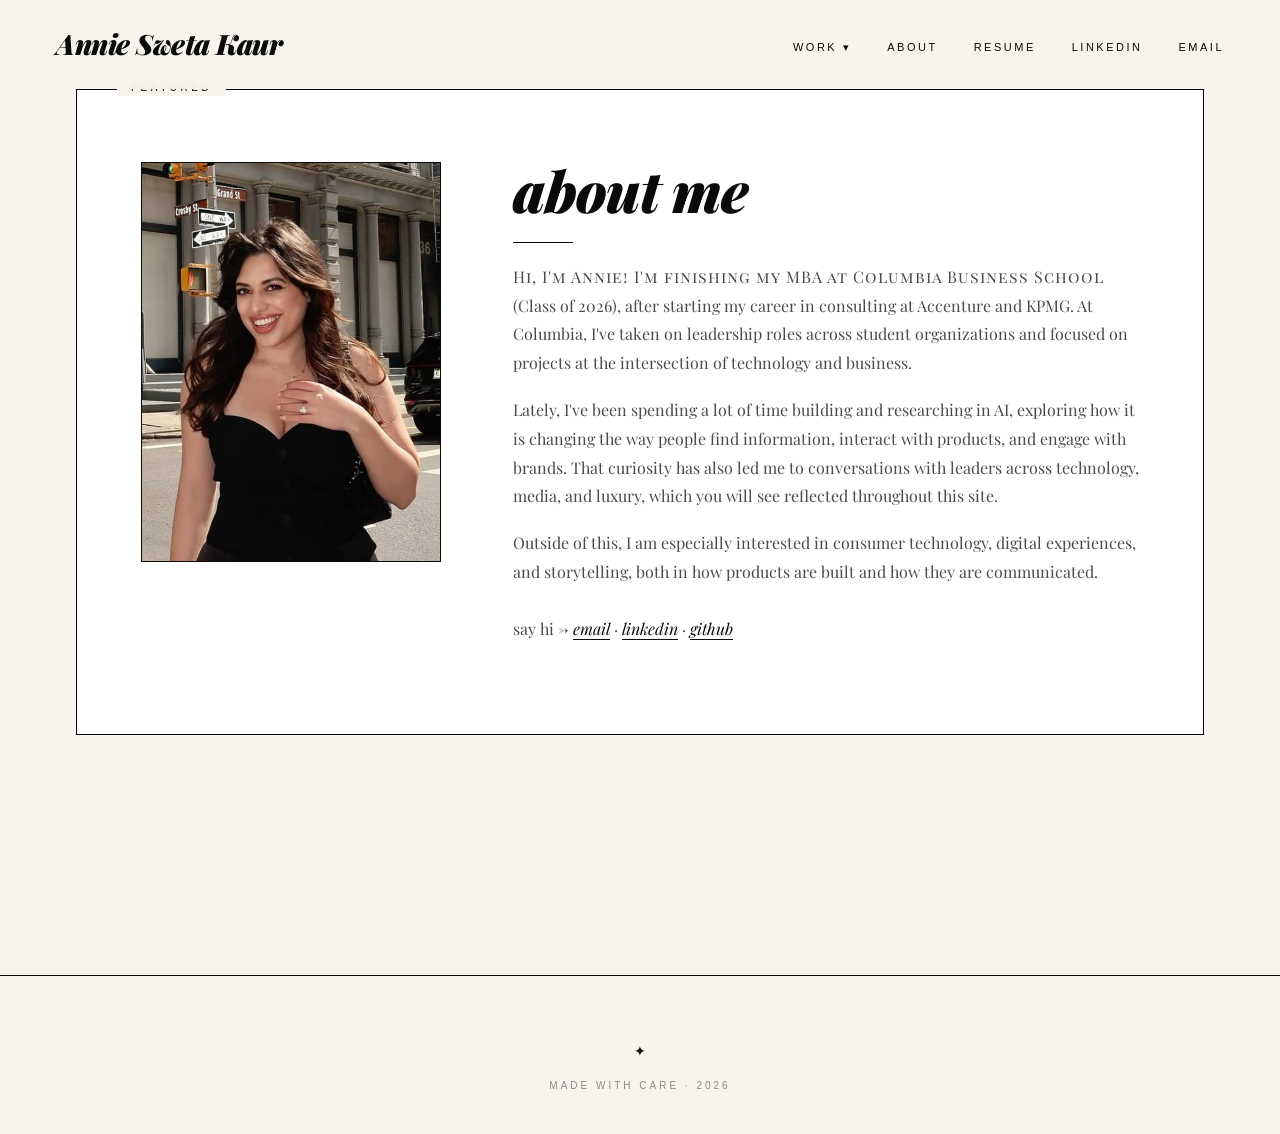
==== commit b267a0c2: "Add executive interviews page, headshot, resume, and content updates - Rebuilt executive-interviews." ====
--- a/about.html
+++ b/about.html
@@ -23,23 +23,24 @@
         </ul>
       </li>
       <li><a href="about.html">about</a></li>
-      <li><a href="#" target="_blank">resume</a></li>
-      <li><a href="#" target="_blank">linkedin</a></li>
-      <li><a href="mailto:#">email</a></li>
+      <li><a href="Annie Sweta Kaur Resume.pdf" target="_blank">resume</a></li>
+      <li><a href="https://www.linkedin.com/in/annie-kaur-89a13a104/" target="_blank">linkedin</a></li>
+      <li><a href="mailto:sk5597@columbia.edu">email</a></li>
     </ul>
   </nav>
 
   <main>
     <section class="about-section">
-      <div class="about-photo">A</div>
+      <div class="about-photo">
+        <img src="images/headshot.jpg" alt="Annie Sweta Kaur" />
+      </div>
       <div class="about-content">
         <h2>about me</h2>
-        <p>i'm <em>Annie Sweta Kaur</em> — a builder interested in ai, product, and the messy space between what technology can do and what people actually need from it.</p>
-        <p>i came to building sideways — through research, conversations with executives, late-night hackathon hacks, and small tools i made for myself that ended up useful to other people. i think the best products start from a real observation about how someone's day actually works.</p>
-        <p>lately i've been spending time on <em>agentic ai</em>: how autonomous systems can actually help people shop, plan, and decide — without getting in the way. i built kasiey (an ai chief-of-staff) at the anthropic hackathon, and i'm currently researching agentic shopping flows.</p>
-        <p>outside of work, i interview executives about how ai is showing up in their orgs, build tiny python tools when i'm curious about something (like who stopped following me on instagram), and read a lot.</p>
+        <p>Hi, I'm Annie! I'm finishing my MBA at Columbia Business School (Class of 2026), after starting my career in consulting at Accenture and KPMG. At Columbia, I've taken on leadership roles across student organizations and focused on projects at the intersection of technology and business.</p>
+        <p>Lately, I've been spending a lot of time building and researching in AI, exploring how it is changing the way people find information, interact with products, and engage with brands. That curiosity has also led me to conversations with leaders across technology, media, and luxury, which you will see reflected throughout this site.</p>
+        <p>Outside of this, I am especially interested in consumer technology, digital experiences, and storytelling, both in how products are built and how they are communicated.</p>
         <p style="margin-top: 28px;">
-          say hi → <a href="mailto:#">email</a> · <a href="#" target="_blank">linkedin</a> · <a href="#" target="_blank">github</a>
+          say hi → <a href="mailto:sk5597@columbia.edu">email</a> · <a href="https://www.linkedin.com/in/annie-kaur-89a13a104/" target="_blank">linkedin</a> · <a href="https://github.com/anniesweta2340" target="_blank">github</a>
         </p>
       </div>
     </section>
--- a/css/styles.css
+++ b/css/styles.css
@@ -425,6 +425,16 @@
   letter-spacing: -4px;
 }
 
+.about-photo img {
+  width: 100%;
+  height: 100%;
+  object-fit: cover;
+  object-position: top center;
+  display: block;
+  position: relative;
+  z-index: 1;
+}
+
 .about-photo::before {
   content: '';
   position: absolute;
@@ -517,7 +527,7 @@
 .project-page .hero-icon {
   width: 360px;
   height: 360px;
-  margin: 0 auto 48px;
+  margin: 0 auto 12px;
   filter: none;
   padding: 0;
   background: transparent;
@@ -712,6 +722,7 @@
 }
 
 .project-page .action-row a {
+  display: inline-block;
   font-family: 'Inter', sans-serif;
   font-size: 11px;
   font-weight: 600;
@@ -719,12 +730,29 @@
   text-transform: uppercase;
   color: var(--ink);
   text-decoration: none;
-  border-bottom: 1px solid var(--ink);
-  padding-bottom: 4px;
+  border: 1px solid var(--ink);
+  background: transparent;
+  padding: 14px 32px;
   font-style: normal;
-}
-
-.project-page .action-row a:hover { color: var(--accent); border-bottom-color: var(--accent); }
+  transition: background 0.2s ease, color 0.2s ease, border-color 0.2s ease;
+}
+
+.project-page .action-row a:hover {
+  background: var(--ink);
+  color: var(--bg);
+  border-color: var(--ink);
+}
+
+.project-page .action-row a.primary {
+  background: var(--ink);
+  color: var(--bg);
+}
+
+.project-page .action-row a.primary:hover {
+  background: var(--accent);
+  border-color: var(--accent);
+  color: var(--bg);
+}
 
 .project-page .tag-row {
   display: flex;
@@ -814,6 +842,205 @@
 }
 
 .project-page p a:hover { color: var(--accent); border-bottom-color: var(--accent); }
+
+/* ====== LINK BUTTONS — pill style shared across project pages ====== */
+.project-page .link-buttons {
+  display: flex;
+  gap: 12px;
+  flex-wrap: wrap;
+  margin: 4px 0 56px;
+  justify-content: center;
+}
+
+.project-page .link-btn {
+  display: inline-block;
+  padding: 9px 22px;
+  border: 2px solid var(--ink);
+  border-radius: 999px;
+  background: var(--paper);
+  box-shadow: 3px 3px 0 var(--ink);
+  font-family: 'Fraunces', Georgia, serif;
+  font-size: 15px;
+  font-weight: 600;
+  color: var(--ink);
+  text-decoration: none;
+  font-style: normal;
+  transition: all 0.2s cubic-bezier(0.34, 1.56, 0.64, 1);
+}
+
+.project-page .link-btn:hover {
+  transform: translateY(-2px);
+  box-shadow: 4px 5px 0 var(--ink);
+  color: var(--accent);
+  border-color: var(--accent);
+}
+
+/* ====== APPROACH — 3-column research blocks ====== */
+.project-page .approach-grid {
+  display: grid;
+  grid-template-columns: repeat(3, 1fr);
+  gap: 0;
+  margin: 24px 0 32px;
+  border-top: 1px solid var(--ink);
+  border-bottom: 1px solid var(--ink);
+}
+
+.project-page .approach-card {
+  padding: 32px 24px;
+  border-right: 1px solid var(--ink);
+  display: flex;
+  flex-direction: column;
+  gap: 14px;
+}
+
+.project-page .approach-card:last-child { border-right: none; }
+
+.project-page .approach-card .num {
+  font-family: 'Playfair Display', 'Didot', serif;
+  font-style: italic;
+  font-weight: 700;
+  font-size: 36px;
+  color: var(--accent);
+  line-height: 1;
+}
+
+.project-page .approach-card h4 {
+  font-family: 'Inter', sans-serif;
+  font-size: 10px;
+  font-weight: 600;
+  letter-spacing: 3px;
+  text-transform: uppercase;
+  color: var(--ink);
+  margin: 0;
+}
+
+.project-page .approach-card p {
+  font-size: 15px;
+  line-height: 1.7;
+  color: var(--ink-soft);
+  margin: 0;
+}
+
+/* ====== KEY INSIGHTS — pull quote cards ====== */
+.project-page .insight-grid {
+  display: grid;
+  grid-template-columns: repeat(2, 1fr);
+  gap: 0;
+  margin: 24px 0 40px;
+  border-top: 1px solid var(--ink);
+  border-left: 1px solid var(--ink);
+}
+
+.project-page .insight-card {
+  padding: 36px 32px;
+  border-right: 1px solid var(--ink);
+  border-bottom: 1px solid var(--ink);
+  font-family: 'Playfair Display', 'Didot', serif;
+  font-style: italic;
+  font-size: 22px;
+  line-height: 1.4;
+  color: var(--ink);
+  position: relative;
+}
+
+.project-page .insight-card::before {
+  content: '—';
+  display: block;
+  color: var(--accent);
+  font-style: normal;
+  font-weight: 600;
+  margin-bottom: 16px;
+  font-size: 18px;
+}
+
+/* ====== FIGURE PAIR — two photos side by side ====== */
+.project-page .figure-pair {
+  display: grid;
+  grid-template-columns: 1fr 1fr;
+  gap: 16px;
+  margin: 32px 0 12px;
+}
+
+.project-page .figure-pair .figure {
+  margin: 0;
+  max-width: none;
+}
+
+/* ====== PULL QUOTE — subtle inline highlight ====== */
+.project-page .pull-quote {
+  border-left: 2px solid var(--accent);
+  padding: 6px 0 6px 24px;
+  margin: 28px 0 32px;
+  font-family: 'Playfair Display', 'Didot', serif;
+  font-style: italic;
+  font-weight: 500;
+  font-size: 19px;
+  line-height: 1.55;
+  color: var(--ink);
+  max-width: 720px;
+}
+
+/* ====== INDUSTRY PERSPECTIVE — numbered editorial blocks ====== */
+.project-page .perspective-list {
+  margin: 24px 0 40px;
+  border-top: 1px solid var(--ink);
+}
+
+.project-page .perspective-item {
+  display: grid;
+  grid-template-columns: 72px 1fr;
+  gap: 24px;
+  padding: 24px 0;
+  border-bottom: 1px solid var(--ink);
+  align-items: baseline;
+}
+
+.project-page .perspective-item .num {
+  font-family: 'Playfair Display', 'Didot', serif;
+  font-style: italic;
+  font-weight: 700;
+  font-size: 28px;
+  color: var(--accent);
+  line-height: 1;
+}
+
+.project-page .perspective-item p {
+  font-family: 'Playfair Display', serif;
+  font-size: 17px;
+  line-height: 1.7;
+  color: var(--ink);
+  margin: 0;
+}
+
+/* ====== PROJECT CONTEXT — small italic footer line ====== */
+.project-page .project-context {
+  text-align: center;
+  font-family: 'Playfair Display', serif;
+  font-style: italic;
+  font-size: 14px;
+  color: var(--ink-mute);
+  margin: 56px auto 0;
+  max-width: 640px;
+  padding-top: 32px;
+  border-top: 1px solid var(--ink);
+}
+
+/* ====== TAKEAWAY BOX — highlighted pull quote ====== */
+.project-page .takeaway-box {
+  background: var(--bg-deep);
+  border-top: 2px solid var(--accent);
+  border-bottom: 2px solid var(--accent);
+  padding: 44px 48px;
+  margin: 32px auto 40px;
+  max-width: 720px;
+  text-align: center;
+  font-family: 'Playfair Display', 'Didot', serif;
+  font-style: italic;
+  font-weight: 500;
+  font-size: 22px;
+  line-height: 1.5;
+  color: var(--ink);
+}
 
 /* ====== FOOTER ====== */
 footer {
@@ -858,4 +1085,15 @@
   .meta-row > div { border-right: none; border-bottom: 1px solid var(--ink); padding: 14px 16px; }
   .meta-row > div:nth-child(odd) { border-right: 1px solid var(--ink); }
   .meta-row > div:nth-last-child(-n+2) { border-bottom: none; }
-}
+  .project-page .approach-grid { grid-template-columns: 1fr; }
+  .project-page .approach-card { border-right: none; border-bottom: 1px solid var(--ink); }
+  .project-page .approach-card:last-child { border-bottom: none; }
+  .project-page .insight-grid { grid-template-columns: 1fr; }
+  .project-page .insight-card { font-size: 18px; padding: 28px 24px; }
+  .project-page .takeaway-box { padding: 32px 24px; font-size: 18px; }
+  .project-page .pull-quote { padding-left: 18px; font-size: 17px; }
+  .project-page .perspective-item { grid-template-columns: 56px 1fr; gap: 16px; }
+  .project-page .perspective-item .num { font-size: 24px; }
+  .project-page .perspective-item p { font-size: 16px; }
+  .project-page .figure-pair { grid-template-columns: 1fr; gap: 24px; }
+}
